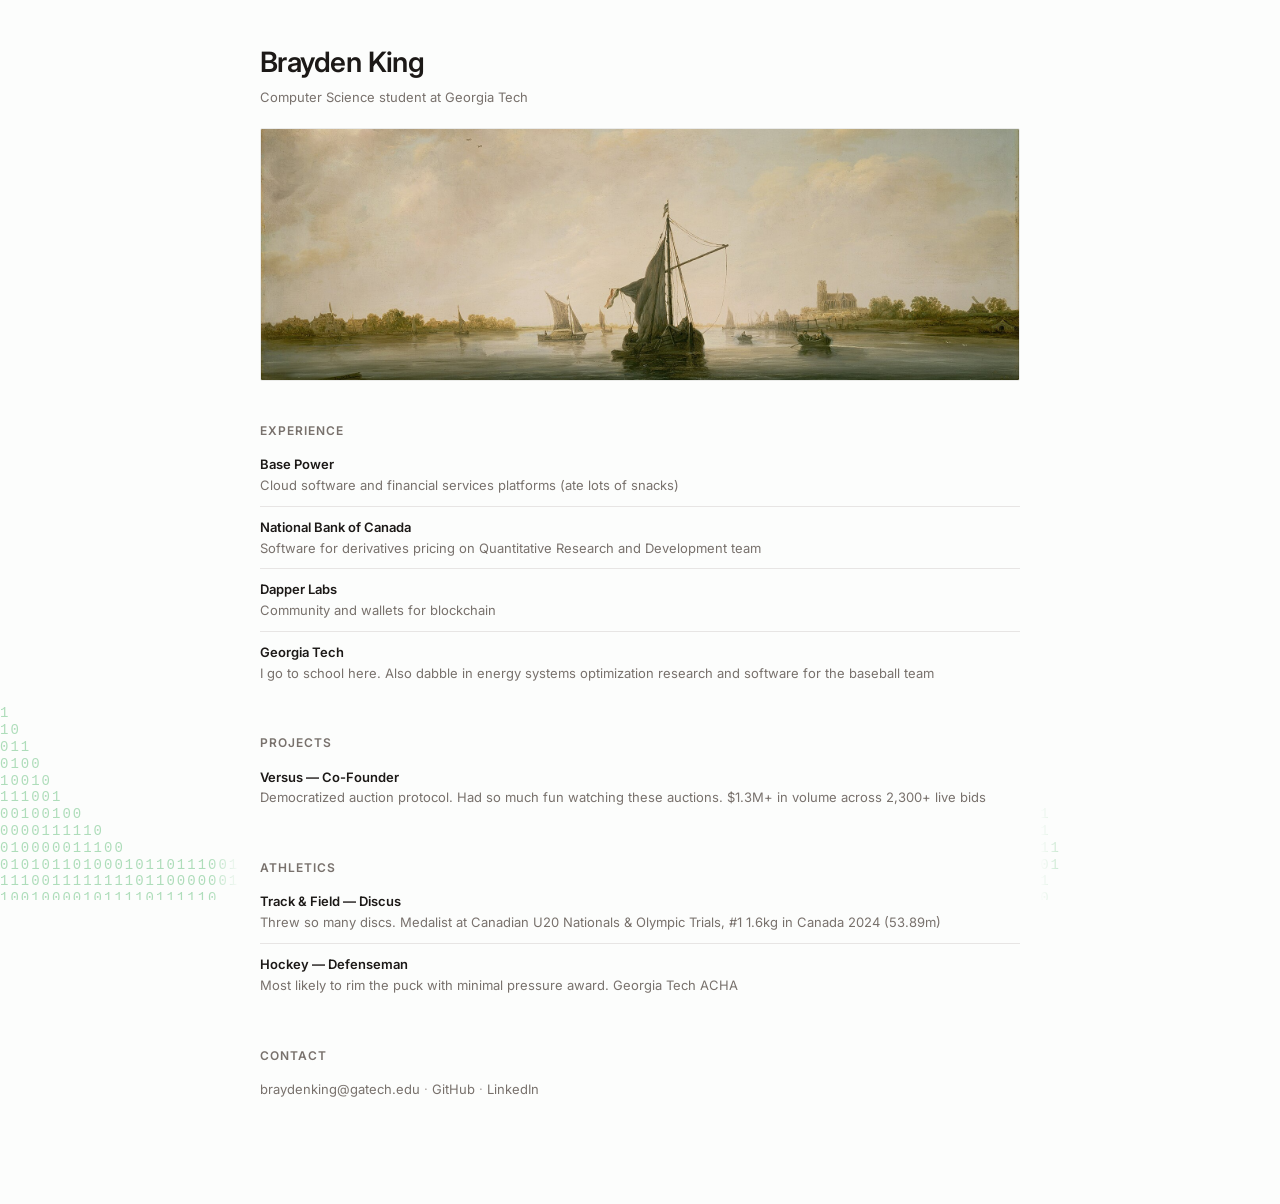
==== index.html @ 937ef429 "Minor wording change" ====
<!DOCTYPE html>
<html lang="en">
<head>
  <meta charset="UTF-8">
  <meta name="viewport" content="width=device-width, initial-scale=1.0">
  <title>Brayden King</title>
  <link rel="icon" type="image/png" href="images/crown.png">
  <link rel="preconnect" href="https://fonts.googleapis.com">
  <link rel="preconnect" href="https://fonts.gstatic.com" crossorigin>
  <link href="https://fonts.googleapis.com/css2?family=Inter:wght@300;400;500;600&display=swap" rel="stylesheet">
  <link rel="stylesheet" href="css/styles.css">
</head>
<body>

  <main class="home-main">

    <section class="home-intro">
      <h1 class="home-name">Brayden King</h1>
      <p class="home-desc">Computer Science student at Georgia Tech</p>
    </section>

    <img src="images/maas-at-dordrecht.jpg" alt="Aelbert Cuyp, A View of the Maas at Dordrecht, c. 1645–46" class="painting">

    <section class="home-section">
      <h2 class="home-section__title">Experience</h2>

      <a href="https://www.basepowercompany.com/" target="_blank" rel="noopener noreferrer" class="entry">
        <span class="entry__title">Base Power</span>
        <span class="entry__meta">Cloud software and financial services platforms (ate lots of snacks)</span>
      </a>

      <a href="https://marchesdescapitaux.bnc.ca/" target="_blank" rel="noopener noreferrer" class="entry">
        <span class="entry__title">National Bank of Canada</span>
        <span class="entry__meta">Software for derivatives pricing on Quantitative Research and Development team</span>
      </a>

      <a href="https://www.dapperlabs.com/" target="_blank" rel="noopener noreferrer" class="entry">
        <span class="entry__title">Dapper Labs</span>
        <span class="entry__meta">Community and wallets for blockchain</span>
      </a>

      <a href="https://ramblinwreck.com/sports/m-basebl/" target="_blank" rel="noopener noreferrer" class="entry">
        <span class="entry__title">Georgia Tech</span>
        <span class="entry__meta">I go to school here. Also dabble in energy systems optimization research and software for the baseball team</span>
      </a>

    </section>

    <section class="home-section">
      <h2 class="home-section__title">Projects</h2>

      <div class="entry">
        <span class="entry__title">Versus — Co-Founder</span>
        <span class="entry__meta">Democratized auction protocol. Had so much fun watching these auctions. $1.3M+ in volume across 2,300+ live bids</span>
      </div>

    </section>

    <section class="home-section">
      <h2 class="home-section__title">Athletics</h2>

      <div class="entry">
        <span class="entry__title">Track &amp; Field — Discus</span>
        <span class="entry__meta">Threw so many discs. Medalist at Canadian U20 Nationals &amp; Olympic Trials, #1 1.6kg in Canada 2024 (53.89m)</span>
      </div>

      <div class="entry">
        <span class="entry__title">Hockey — Defenseman</span>
        <span class="entry__meta">Most likely to rim the puck with minimal pressure award. Georgia Tech ACHA</span>
      </div>

    </section>

    <section class="home-section">
      <h2 class="home-section__title">Contact</h2>
      <p class="contact-line">
        <a href="mailto:braydenking@gatech.edu">braydenking@gatech.edu</a> ·
        <a href="https://github.com/BKing28" target="_blank" rel="noopener">GitHub</a> ·
        <a href="https://linkedin.com/in/braydenking06" target="_blank" rel="noopener">LinkedIn</a>
      </p>
    </section>

  </main>

  <script src="js/binary.js"></script>
</body>
</html>
---- css/styles.css ----
*, *::before, *::after {
  margin: 0;
  padding: 0;
  box-sizing: border-box;
}

:root {
  --color-bg: #fcfdfc;
  --color-text: #1c1917;
  --color-text-secondary: #78716c;
  --color-text-tertiary: #a8a29e;
  --color-rule: #e7e5e4;
  --color-accent: #15803d;
  --color-binary: #aeddba;
  --font-sans: 'Inter', -apple-system, BlinkMacSystemFont, 'Segoe UI', Helvetica, Arial, sans-serif;
  --text-xs: clamp(0.6875rem, 0.65rem + 0.15vw, 0.75rem);
  --text-sm: clamp(0.75rem, 0.72rem + 0.2vw, 0.8125rem);
  --text-base: clamp(0.875rem, 0.85rem + 0.2vw, 0.9375rem);
  --text-2xl: clamp(1.375rem, 1.1rem + 0.9vw, 1.75rem);
  --space-xs: 0.125rem;
  --space-sm: 0.375rem;
  --space-md: 0.625rem;
  --space-lg: 0.875rem;
  --space-xl: 1.25rem;
  --space-2xl: 1.75rem;
  --space-3xl: 2.5rem;
}

html {
  font-size: 16px;
  -webkit-font-smoothing: antialiased;
  -moz-osx-font-smoothing: grayscale;
}

body {
  font-family: var(--font-sans);
  font-size: var(--text-base);
  line-height: 1.6;
  color: var(--color-text);
  background-color: var(--color-bg);
  overflow-x: hidden;
  min-height: 100vh;
}

a {
  color: var(--color-text);
  text-decoration: none;
}

img {
  max-width: 100%;
  height: auto;
  display: block;
}

.home-main {
  max-width: 800px;
  margin: 0 auto;
  padding: var(--space-3xl) var(--space-xl) 4rem;
  position: relative;
  z-index: 1;
}

.home-intro {
  margin-bottom: var(--space-xl);
}

.home-name {
  font-size: var(--text-2xl);
  font-weight: 600;
  letter-spacing: -0.02em;
  margin-bottom: var(--space-xs);
}

.home-desc {
  font-size: var(--text-sm);
  color: var(--color-text-secondary);
}

.painting {
  width: 100%;
  aspect-ratio: 3 / 1;
  object-fit: cover;
  object-position: 50% 88%;
  border: 1px solid rgba(28, 25, 23, 0.08);
  border-radius: 2px;
  margin-bottom: var(--space-3xl);
}

.home-section {
  margin-bottom: var(--space-3xl);
}

.home-section__title {
  font-size: var(--text-xs);
  font-weight: 600;
  text-transform: uppercase;
  letter-spacing: 0.08em;
  color: var(--color-text-secondary);
  margin-bottom: var(--space-lg);
}

.entry {
  display: block;
  padding: var(--space-md) 0;
}

.entry:first-of-type {
  padding-top: 0;
}

.entry + .entry {
  border-top: 1px solid var(--color-rule);
}

.entry__title {
  font-size: var(--text-sm);
  font-weight: 600;
  display: block;
}

a.entry:hover .entry__title {
  text-decoration: underline;
  text-decoration-color: var(--color-accent);
  text-underline-offset: 3px;
}

.entry__meta {
  font-size: var(--text-sm);
  color: var(--color-text-secondary);
  display: block;
}

.contact-line {
  font-size: var(--text-sm);
  color: var(--color-text-tertiary);
}

.contact-line a {
  color: var(--color-text-secondary);
}

.contact-line a:hover {
  color: var(--color-text);
  text-decoration: underline;
  text-decoration-color: var(--color-accent);
  text-underline-offset: 3px;
}

.binary-bg {
  position: fixed;
  top: 0;
  left: 0;
  right: 0;
  bottom: 0;
  pointer-events: none;
  z-index: 0;
  overflow: hidden;
  -webkit-mask-image: linear-gradient(to right, rgba(0,0,0,1) 0%, rgba(0,0,0,1) calc(50% - 430px), rgba(0,0,0,0) calc(50% - 400px), rgba(0,0,0,0) calc(50% + 400px), rgba(0,0,0,1) calc(50% + 430px), rgba(0,0,0,1) 100%);
  mask-image: linear-gradient(to right, rgba(0,0,0,1) 0%, rgba(0,0,0,1) calc(50% - 430px), rgba(0,0,0,0) calc(50% - 400px), rgba(0,0,0,0) calc(50% + 400px), rgba(0,0,0,1) calc(50% + 430px), rgba(0,0,0,1) 100%);
}

.binary-bg pre {
  font-family: 'Courier New', Courier, monospace;
  font-size: 14px;
  line-height: 1.2;
  color: var(--color-binary);
  margin: 0;
  white-space: pre;
  letter-spacing: 2px;
}

@media (max-width: 640px) {
  :root {
    --space-xl: 1.25rem;
  }

  .home-main {
    padding-top: var(--space-2xl);
  }

  .painting {
    aspect-ratio: 5 / 2;
  }

  .binary-bg {
    display: none;
  }
}
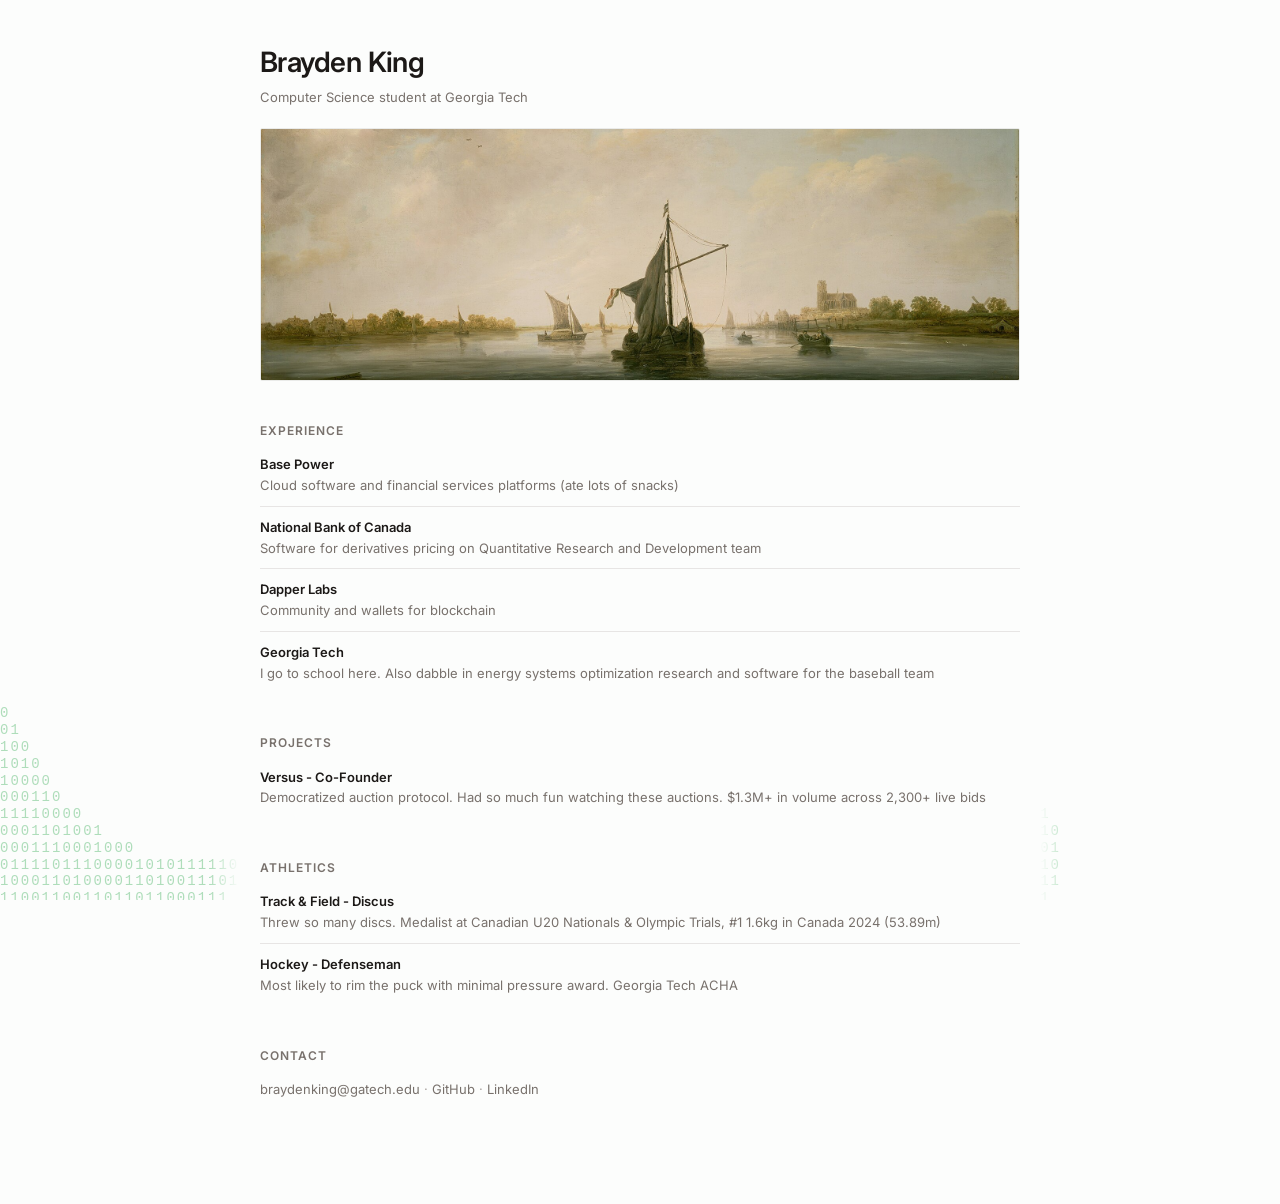
==== commit 3bdbe3bb: "Minor wording change" ====
--- a/index.html
+++ b/index.html
@@ -50,7 +50,7 @@
       <h2 class="home-section__title">Projects</h2>
 
       <div class="entry">
-        <span class="entry__title">Versus — Co-Founder</span>
+        <span class="entry__title">Versus - Co-Founder</span>
         <span class="entry__meta">Democratized auction protocol. Had so much fun watching these auctions. $1.3M+ in volume across 2,300+ live bids</span>
       </div>
 
@@ -60,12 +60,12 @@
       <h2 class="home-section__title">Athletics</h2>
 
       <div class="entry">
-        <span class="entry__title">Track &amp; Field — Discus</span>
+        <span class="entry__title">Track &amp; Field - Discus</span>
         <span class="entry__meta">Threw so many discs. Medalist at Canadian U20 Nationals &amp; Olympic Trials, #1 1.6kg in Canada 2024 (53.89m)</span>
       </div>
 
       <div class="entry">
-        <span class="entry__title">Hockey — Defenseman</span>
+        <span class="entry__title">Hockey - Defenseman</span>
         <span class="entry__meta">Most likely to rim the puck with minimal pressure award. Georgia Tech ACHA</span>
       </div>
 
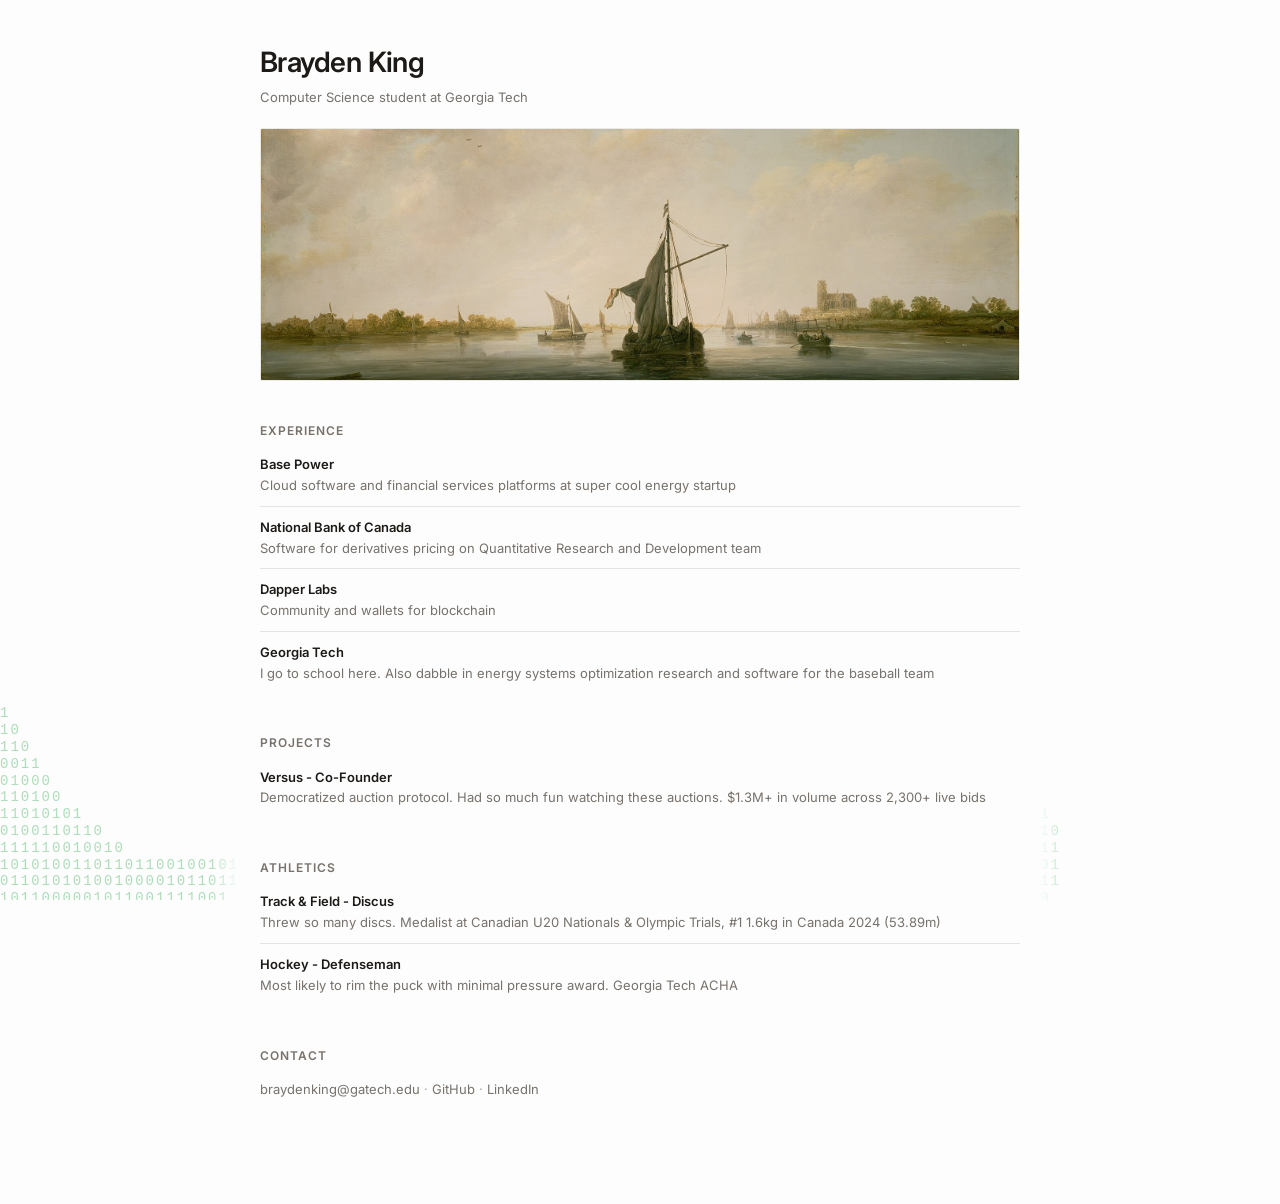
==== commit 916af06b: "Minor wording change" ====
--- a/index.html
+++ b/index.html
@@ -26,7 +26,7 @@
 
       <a href="https://www.basepowercompany.com/" target="_blank" rel="noopener noreferrer" class="entry">
         <span class="entry__title">Base Power</span>
-        <span class="entry__meta">Cloud software and financial services platforms (ate lots of snacks)</span>
+        <span class="entry__meta">Cloud software and financial services platforms at super cool energy startup</span>
       </a>
 
       <a href="https://marchesdescapitaux.bnc.ca/" target="_blank" rel="noopener noreferrer" class="entry">
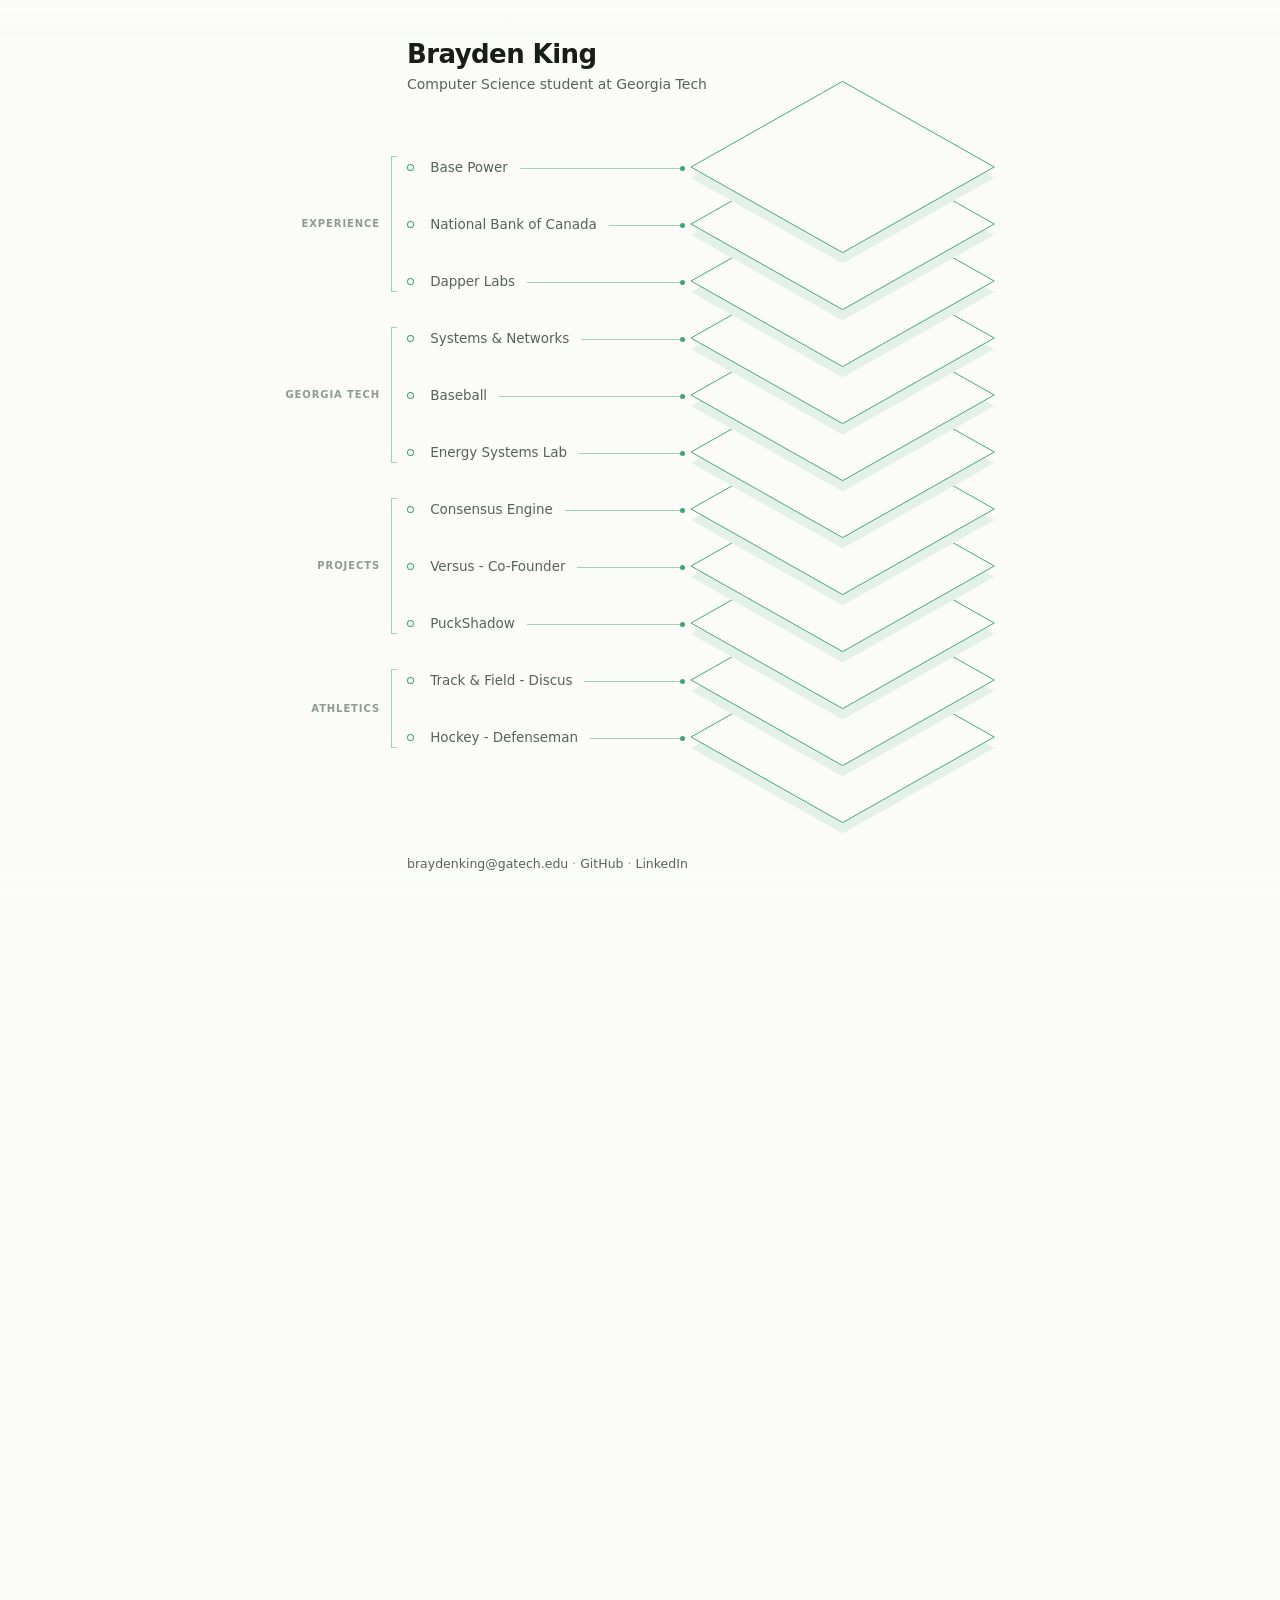
==== commit 341ec45b: "Page" ====
--- a/index.html
+++ b/index.html
@@ -4,84 +4,1262 @@
   <meta charset="UTF-8">
   <meta name="viewport" content="width=device-width, initial-scale=1.0">
   <title>Brayden King</title>
+  <meta name="description" content="Brayden King. Computer Science student at Georgia Tech.">
+  <meta name="theme-color" content="#fbfcf8">
+  <meta property="og:title" content="Brayden King">
+  <meta property="og:description" content="Computer Science student at Georgia Tech.">
+  <meta property="og:type" content="website">
+  <meta property="og:url" content="https://www.brayden-king.com/">
+  <meta property="og:image" content="https://www.brayden-king.com/images/og.png">
+  <meta property="og:image:width" content="1200">
+  <meta property="og:image:height" content="630">
+  <meta name="twitter:card" content="summary_large_image">
   <link rel="icon" type="image/png" href="images/crown.png">
-  <link rel="preconnect" href="https://fonts.googleapis.com">
-  <link rel="preconnect" href="https://fonts.gstatic.com" crossorigin>
-  <link href="https://fonts.googleapis.com/css2?family=Inter:wght@300;400;500;600&display=swap" rel="stylesheet">
-  <link rel="stylesheet" href="css/styles.css">
+  <style>
+    @font-face {
+      font-family: 'Inter';
+      font-style: normal;
+      font-weight: 400 600;
+      font-display: swap;
+      src: url('fonts/inter-latin.woff2') format('woff2');
+    }
+
+    @font-face {
+      font-family: 'JetBrains Mono';
+      font-style: normal;
+      font-weight: 300 500;
+      font-display: swap;
+      src: url('fonts/jetbrains-mono-latin.woff2') format('woff2');
+    }
+
+    *, *::before, *::after {
+      margin: 0;
+      padding: 0;
+      box-sizing: border-box;
+    }
+
+    :root {
+      --paper: #fbfcf8;
+      --ink: #171d19;
+      --ink-2: #57625b;
+      --ink-3: #8f9a93;
+      --ink-4: #c3cbc5;
+      --rule: #e3e8e2;
+
+      --line: #3fa672;
+      --line-soft: #9fd3b6;
+      --deep: #17804a;
+      --tint: #e9f5ed;
+      --tint-2: #cfe9d9;
+      --shadow: #e4f1e8;
+      --fault: #d2583a;
+      --fault-tint: #f8e1da;
+
+      --sans: 'Inter', system-ui, sans-serif;
+      --mono: 'JetBrains Mono', ui-monospace, monospace;
+
+      --pad: clamp(1.25rem, 3.4vw, 3.5rem);
+    }
+
+    html {
+      font-size: 16px;
+      background: var(--paper);
+      -webkit-font-smoothing: antialiased;
+      -moz-osx-font-smoothing: grayscale;
+      -webkit-text-size-adjust: 100%;
+    }
+
+    body {
+      font-family: var(--sans);
+      font-size: 0.9375rem;
+      line-height: 1.55;
+      color: var(--ink);
+      background: var(--paper);
+      min-height: 100vh;
+    }
+
+    a {
+      color: inherit;
+      text-decoration: none;
+    }
+
+    ol {
+      list-style: none;
+    }
+
+    button {
+      font: inherit;
+      color: inherit;
+      background: none;
+      border: 0;
+      cursor: pointer;
+    }
+
+    :focus-visible {
+      outline: 1.5px solid var(--deep);
+      outline-offset: 3px;
+      border-radius: 1px;
+    }
+
+    .stage {
+      max-width: 42rem;
+      margin: 0 auto;
+      padding: 2.75rem var(--pad) 4.5rem;
+    }
+
+    .view {
+      display: none;
+    }
+
+    .name {
+      font-size: clamp(1.5rem, 1.2rem + 1vw, 1.875rem);
+      font-weight: 600;
+      letter-spacing: -0.022em;
+      line-height: 1.15;
+    }
+
+    .tagline {
+      margin-top: 0.3rem;
+      font-size: 0.875rem;
+      color: var(--ink-2);
+      white-space: nowrap;
+    }
+
+    nav {
+      margin-top: 2.5rem;
+    }
+
+    .group + .group {
+      margin-top: 2.25rem;
+    }
+
+    .group h2,
+    .contact h2 {
+      font-size: 0.6875rem;
+      font-weight: 600;
+      text-transform: uppercase;
+      letter-spacing: 0.09em;
+      color: var(--ink-3);
+      margin-bottom: 0.7rem;
+    }
+
+    .group li {
+      padding: 0.7rem 0 0.75rem;
+      border-top: 1px solid var(--rule);
+    }
+
+    .item {
+      display: block;
+      font-size: 0.9375rem;
+      font-weight: 600;
+      letter-spacing: -0.006em;
+    }
+
+    .desc {
+      margin: 0.1rem 0 0;
+      font-size: 0.875rem;
+      color: var(--ink-2);
+      max-width: 34rem;
+    }
+
+    .out {
+      display: inline-block;
+      margin: 0.3rem 0 0;
+      font-family: var(--mono);
+      font-size: 0.6875rem;
+      color: var(--ink-3);
+    }
+
+    .out::after {
+      content: ' \2197';
+    }
+
+    .out:hover,
+    .contact-line a:hover {
+      color: var(--ink);
+      text-decoration: underline;
+      text-decoration-color: var(--line);
+      text-underline-offset: 3px;
+    }
+
+    .contact {
+      margin-top: 2.5rem;
+    }
+
+    .contact-line {
+      font-size: 0.875rem;
+      color: var(--ink-3);
+    }
+
+    .contact-line a {
+      color: var(--ink-2);
+    }
+
+    .js .view {
+      display: block;
+      overflow: hidden;
+      touch-action: pan-y;
+      -webkit-tap-highlight-color: transparent;
+    }
+
+    .ticks {
+      display: none;
+    }
+
+    .js .view::before,
+    .js .view::after {
+      content: '';
+      position: absolute;
+      left: 0;
+      right: 0;
+      z-index: 2;
+      height: min(3.5rem, 6%);
+      pointer-events: none;
+    }
+
+    .js .view::before {
+      top: 0;
+      background: linear-gradient(var(--paper), transparent);
+    }
+
+    .js .view::after {
+      bottom: 0;
+      background: linear-gradient(transparent, var(--paper));
+    }
+
+    .layers {
+      position: absolute;
+      inset: 0;
+      z-index: 1;
+      overflow: hidden;
+      pointer-events: none;
+      opacity: 0;
+      will-change: transform;
+    }
+
+    .go .layers {
+      opacity: 1;
+      transition: opacity 0.18s ease-out;
+    }
+
+    #sketch {
+      pointer-events: none;
+    }
+
+    .pl {
+      position: absolute;
+      left: 0;
+      top: 0;
+      visibility: hidden;
+      will-change: transform;
+      pointer-events: none;
+    }
+
+    .pl-hit,
+    .pl-bg {
+      position: absolute;
+      left: 0;
+      top: 0;
+      width: 100px;
+      height: 100px;
+      transform-origin: 0 0;
+      transform: var(--plane);
+    }
+
+    .pl-hit {
+      pointer-events: auto;
+      cursor: pointer;
+    }
+
+    .pl.cur .pl-hit {
+      cursor: default;
+    }
+
+    .pl-bg {
+      background: var(--paper);
+      will-change: transform;
+    }
+
+    .pl-in {
+      position: absolute;
+      inset: 0;
+      will-change: transform;
+      transition: transform 0.22s cubic-bezier(0.2, 0.7, 0.2, 1);
+    }
+
+    .pl.up .pl-in {
+      transform: translate3d(0, calc(-9px / var(--s0, 0.4)), 0);
+    }
+
+    .pl-c {
+      position: absolute;
+      left: 0;
+      top: 0;
+      width: 100%;
+      height: 100%;
+      display: block;
+      opacity: 0;
+      will-change: opacity;
+    }
+
+    .callouts,
+    .lead,
+    .brace,
+    .tag {
+      display: none;
+    }
+
+    @media (max-width: 959.98px), (max-height: 599.98px) {
+      .js .track {
+        position: relative;
+      }
+
+      .js .stage {
+        display: block;
+        position: sticky;
+        top: 0;
+        height: 100vh;
+        height: 100lvh;
+        max-width: none;
+        margin: 0;
+        padding: 0;
+        overflow: hidden;
+      }
+
+      .js .view {
+        position: absolute;
+        inset: 0;
+      }
+
+      .js .rail {
+        display: flex;
+        flex-direction: column;
+        position: absolute;
+        z-index: 3;
+        left: max(var(--pad), env(safe-area-inset-left, 0px));
+        right: max(var(--pad), env(safe-area-inset-right, 0px));
+        top: 0;
+        height: 100vh;
+        height: 100svh;
+        padding: max(1.35rem, env(safe-area-inset-top, 0px)) 0 max(1rem, env(safe-area-inset-bottom, 0px));
+        pointer-events: none;
+      }
+
+      .js .rail > * {
+        pointer-events: auto;
+      }
+
+      .js .name {
+        font-size: 1.625rem;
+      }
+
+      .js .tagline,
+      .js nav,
+      .js .contact {
+        opacity: var(--index, 1);
+        will-change: opacity;
+      }
+
+      .js .rail.open nav,
+      .js .rail.open .contact {
+        visibility: hidden;
+      }
+
+      .js .rail > nav {
+        pointer-events: none;
+      }
+
+      .js .rail > nav .item {
+        pointer-events: auto;
+      }
+
+      .js nav {
+        position: relative;
+        margin-top: 1rem;
+        min-height: 0;
+      }
+
+      .js .group + .group {
+        margin-top: 0;
+      }
+
+      .js .group h2 {
+        position: absolute;
+        width: 1px;
+        height: 1px;
+        margin: -1px;
+        overflow: hidden;
+        clip-path: inset(50%);
+        white-space: nowrap;
+      }
+
+      .js .group li {
+        position: relative;
+        padding: 0;
+        border: 0;
+        will-change: transform;
+      }
+
+      .js .item {
+        display: inline-block;
+        padding: 0.4rem 0.5rem 0.4rem 0;
+        font-size: clamp(0.75rem, 3.5vw, 0.84375rem);
+        font-weight: 500;
+        letter-spacing: -0.003em;
+        line-height: 1.2;
+        color: var(--ink-2);
+        white-space: nowrap;
+      }
+
+      .js .item:active {
+        color: var(--ink);
+      }
+
+      .js .group .ttl {
+        color: inherit;
+      }
+
+      .js .lead {
+        display: block;
+        position: absolute;
+        top: 50%;
+        height: 1px;
+        background: var(--line-soft);
+        opacity: var(--legend, 0);
+        pointer-events: none;
+      }
+
+      .js .lead::after {
+        content: '';
+        position: absolute;
+        right: -3px;
+        top: -2px;
+        width: 5px;
+        height: 5px;
+        border-radius: 50%;
+        background: var(--line);
+      }
+
+      .js .rail .desc,
+      .js .rail .out,
+      .js .contact h2 {
+        position: absolute;
+        width: 1px;
+        height: 1px;
+        margin: -1px;
+        overflow: hidden;
+        clip-path: inset(50%);
+        white-space: nowrap;
+      }
+
+      .js .contact {
+        flex-shrink: 0;
+        margin-top: auto;
+        padding: 0;
+      }
+
+      .js .contact-line {
+        font-size: 0.78125rem;
+        white-space: nowrap;
+      }
+
+      .js .callouts {
+        display: block;
+        position: absolute;
+        inset: 0;
+        z-index: 3;
+        pointer-events: none;
+        will-change: transform;
+      }
+
+      .co-rail {
+        position: absolute;
+        left: 0;
+        top: 0;
+        will-change: transform;
+      }
+
+      .callout {
+        position: absolute;
+        left: 0;
+        top: 0;
+        width: var(--label-w, 20rem);
+        opacity: 0;
+        visibility: hidden;
+        will-change: opacity;
+      }
+
+      .callout.on {
+        visibility: visible;
+      }
+
+      .callout.live {
+        pointer-events: auto;
+      }
+
+      .callout::before {
+        content: '';
+        position: absolute;
+        left: var(--lead-x, -8px);
+        top: calc(var(--lead-h, 120px) * -1);
+        width: calc(var(--lead-x, -8px) * -1 - 3px);
+        height: calc(var(--lead-h, 120px) + 0.82rem);
+        border-left: 1px solid var(--line);
+        border-bottom: 1px solid var(--line);
+      }
+
+      .callout::after {
+        content: '';
+        position: absolute;
+        left: calc(var(--lead-x, -8px) - 2.5px);
+        top: calc(var(--lead-h, 120px) * -1 - 3px);
+        width: 6px;
+        height: 6px;
+        border-radius: 50%;
+        background: var(--deep);
+      }
+
+      .co-ttl {
+        font-size: 1.375rem;
+        font-weight: 600;
+        letter-spacing: -0.022em;
+        line-height: 1.2;
+      }
+
+      .co-desc {
+        margin-top: 0.4rem;
+        font-size: 0.9375rem;
+        line-height: 1.5;
+        color: var(--ink-2);
+        text-wrap: pretty;
+      }
+
+      .co-out {
+        display: inline-block;
+        margin-top: 0.2rem;
+        padding: 0.5rem 0.75rem 0.5rem 0;
+        font-family: var(--mono);
+        font-size: 0.71875rem;
+        color: var(--ink-2);
+        text-decoration: underline;
+        text-decoration-color: var(--ink-4);
+        text-underline-offset: 3px;
+      }
+
+      .co-out::after {
+        content: ' \2197';
+      }
+
+      .ticks {
+        display: block;
+        position: absolute;
+        z-index: 3;
+        right: max(7px, env(safe-area-inset-right, 0px));
+        top: 50vh;
+        top: 50svh;
+        transform: translateY(-50%);
+        opacity: 0;
+        pointer-events: none;
+        will-change: opacity;
+      }
+
+      .ticks i {
+        display: block;
+        width: 6px;
+        height: 1px;
+        margin: 9px 0 0 auto;
+        background: var(--line-soft);
+        transition: width 0.2s ease, background-color 0.2s ease;
+      }
+
+      .ticks i.g {
+        margin-top: 19px;
+      }
+
+      .ticks i.on {
+        width: 14px;
+        background: var(--deep);
+      }
+    }
+
+    @media (min-width: 960px) and (min-height: 600px) {
+      .js .stage {
+        display: block;
+        position: sticky;
+        top: 0;
+        height: 100vh;
+        max-width: none;
+        margin: 0;
+        padding: 0;
+        overflow: hidden;
+      }
+
+      .js .view {
+        position: absolute;
+        inset: 0;
+        height: auto;
+        min-height: 0;
+        margin: 0;
+        border: 0;
+        background: none;
+        z-index: 0;
+      }
+
+      .js .rail {
+        display: flex;
+        flex-direction: column;
+        position: absolute;
+        z-index: 3;
+        left: var(--pad);
+        top: 0;
+        bottom: 0;
+        width: 17.5rem;
+        padding: clamp(1.6rem, 4.4vh, 2.75rem) 0 clamp(1.1rem, 3vh, 1.9rem);
+        pointer-events: none;
+        will-change: transform;
+      }
+
+      .js .rail > * {
+        pointer-events: auto;
+      }
+
+      .js .intro {
+        padding-bottom: 0;
+      }
+
+      .js .name {
+        font-size: 1.625rem;
+      }
+
+      .js nav {
+        margin-top: clamp(1.4rem, 4.6vh, 3rem);
+        position: relative;
+      }
+
+      .js nav::before {
+        content: '';
+        position: absolute;
+        left: 3px;
+        top: 0.45rem;
+        bottom: 0.55rem;
+        width: 1px;
+        background: var(--line-soft);
+        opacity: var(--spine, 1);
+      }
+
+      .js .group + .group {
+        margin-top: clamp(0.7rem, 2.3vh, 1.35rem);
+      }
+
+      .js .group h2 {
+        margin: 0 0 clamp(0.2rem, 0.7vh, 0.4rem) 1.45rem;
+        font-size: 0.625rem;
+        opacity: var(--spine, 1);
+        will-change: transform, opacity;
+      }
+
+      .js nav.plain .group h2 {
+        opacity: 1;
+      }
+
+      .js .group li {
+        position: relative;
+        padding: 0;
+        border: 0;
+        will-change: transform;
+      }
+
+      .js .group li::before {
+        content: '';
+        position: absolute;
+        left: 0;
+        top: 50%;
+        width: 7px;
+        height: 7px;
+        margin-top: -3.5px;
+        border-radius: 50%;
+        background: var(--paper);
+        box-shadow: inset 0 0 0 1px var(--line);
+        transition: background-color 0.2s ease, box-shadow 0.2s ease;
+      }
+
+      .js .group li.active::before,
+      .js .group li.hot::before {
+        background: var(--deep);
+        box-shadow: inset 0 0 0 1px var(--deep), 0 0 0 2px var(--paper), 0 0 0 3px var(--deep);
+      }
+
+      .js .item {
+        padding: clamp(0.14rem, 0.55vh, 0.3rem) 0 clamp(0.14rem, 0.55vh, 0.3rem) 1.45rem;
+        font-size: 0.84375rem;
+        font-weight: 500;
+        letter-spacing: -0.003em;
+        line-height: 1.3;
+        color: var(--ink-2);
+        transition: color 0.2s ease;
+      }
+
+      .js .item:hover,
+      .js li.active .item,
+      .js li.hot .item {
+        color: var(--ink);
+      }
+
+      .js .group .ttl {
+        color: inherit;
+      }
+
+      .js .brace,
+      .js .tag {
+        display: block;
+        position: absolute;
+        opacity: var(--legend, 0);
+        pointer-events: none;
+      }
+
+      .js .brace {
+        left: -16px;
+        width: 6px;
+        border: 1px solid var(--line-soft);
+        border-right: 0;
+      }
+
+      .js .tag {
+        right: 100%;
+        margin-right: 27px;
+        transform: translateY(-50%);
+        font-size: 0.625rem;
+        font-style: normal;
+        font-weight: 600;
+        line-height: 1;
+        text-transform: uppercase;
+        letter-spacing: 0.09em;
+        white-space: nowrap;
+        color: var(--ink-3);
+      }
+
+      .js nav.plain .brace,
+      .js nav.plain .tag {
+        display: none;
+      }
+
+      .js .lead {
+        display: block;
+        position: absolute;
+        top: 50%;
+        height: 1px;
+        background: var(--line-soft);
+        opacity: var(--legend, 0);
+        pointer-events: none;
+      }
+
+      .js .lead::after {
+        content: '';
+        position: absolute;
+        right: -3px;
+        top: -2px;
+        width: 5px;
+        height: 5px;
+        border-radius: 50%;
+        background: var(--line);
+      }
+
+      .js li.hot .lead {
+        background: var(--deep);
+      }
+
+      .js li.hot .lead::after {
+        background: var(--deep);
+      }
+
+      .js .rail .desc,
+      .js .rail .out {
+        position: absolute;
+        width: 1px;
+        height: 1px;
+        margin: -1px;
+        overflow: hidden;
+        clip-path: inset(50%);
+        white-space: nowrap;
+      }
+
+      .js .contact {
+        margin-top: auto;
+        min-height: 0;
+        padding: 0;
+      }
+
+      .js .contact h2 {
+        position: absolute;
+        width: 1px;
+        height: 1px;
+        overflow: hidden;
+        clip-path: inset(50%);
+      }
+
+      .js .contact-line {
+        font-size: 0.78125rem;
+        white-space: nowrap;
+      }
+
+      .js .callouts {
+        display: block;
+        position: absolute;
+        inset: 0;
+        z-index: 3;
+        pointer-events: none;
+        will-change: transform;
+      }
+
+      .co-rail {
+        position: absolute;
+        left: 0;
+        top: 0;
+        will-change: transform;
+      }
+
+      .callout {
+        position: absolute;
+        left: 0;
+        top: 0;
+        width: 17rem;
+        opacity: 0;
+        visibility: hidden;
+        will-change: opacity;
+      }
+
+      .callout.on {
+        visibility: visible;
+      }
+
+      .callout.live {
+        pointer-events: auto;
+      }
+
+      .callout::before {
+        content: '';
+        position: absolute;
+        left: -40px;
+        top: 12px;
+        width: 28px;
+        height: 1px;
+        background: var(--line);
+      }
+
+      .callout::after {
+        content: '';
+        position: absolute;
+        left: -48px;
+        top: 9.5px;
+        width: 6px;
+        height: 6px;
+        border-radius: 50%;
+        background: var(--deep);
+      }
+
+      .co-ttl {
+        font-size: 1.3125rem;
+        font-weight: 600;
+        letter-spacing: -0.022em;
+        line-height: 1.2;
+      }
+
+      .co-desc {
+        margin-top: 0.5rem;
+        font-size: 0.875rem;
+        line-height: 1.5;
+        color: var(--ink-2);
+      }
+
+      .co-out {
+        display: inline-block;
+        margin-top: 0.7rem;
+        font-family: var(--mono);
+        font-size: 0.6875rem;
+        color: var(--ink-2);
+        text-decoration: underline;
+        text-decoration-color: var(--ink-4);
+        text-underline-offset: 3px;
+      }
+
+      .co-out::after {
+        content: ' \2197';
+      }
+
+      .co-out:hover {
+        color: var(--ink);
+        text-decoration-color: var(--line);
+      }
+    }
+
+    @media (min-width: 960px) and (max-width: 1199px) and (min-height: 600px) {
+      .js .rail {
+        width: 14.5rem;
+      }
+
+      .callout {
+        width: 14.5rem;
+      }
+
+      .co-ttl {
+        font-size: 1.1875rem;
+      }
+    }
+
+    @media (prefers-reduced-motion: reduce) {
+      *, *::before, *::after {
+        animation-duration: 0.01ms !important;
+        transition-duration: 0.01ms !important;
+      }
+    }
+  </style>
+  <script>if ('noModule' in HTMLScriptElement.prototype) document.documentElement.classList.add('js');</script>
+  <link rel="modulepreload" href="js/main.js">
+  <link rel="modulepreload" href="js/gfx/bits.js">
+  <link rel="modulepreload" href="js/gfx/pen.js">
+  <link rel="modulepreload" href="js/plates/base-power.js">
+  <link rel="modulepreload" href="js/plates/baseball.js">
+  <link rel="modulepreload" href="js/plates/consensus.js">
+  <link rel="modulepreload" href="js/plates/dapper-labs.js">
+  <link rel="modulepreload" href="js/plates/discus.js">
+  <link rel="modulepreload" href="js/plates/energy.js">
+  <link rel="modulepreload" href="js/plates/hockey.js">
+  <link rel="modulepreload" href="js/plates/index.js">
+  <link rel="modulepreload" href="js/plates/national-bank.js">
+  <link rel="modulepreload" href="js/plates/puckshadow.js">
+  <link rel="modulepreload" href="js/plates/systems.js">
+  <link rel="modulepreload" href="js/plates/util.js">
+  <link rel="modulepreload" href="js/plates/versus.js">
+  <link rel="modulepreload" href="js/theme.js">
+  <script type="module" src="js/main.js"></script>
+  <link rel="preload" href="fonts/inter-latin.woff2" as="font" type="font/woff2" crossorigin>
+  <link rel="preload" href="fonts/jetbrains-mono-latin.woff2" as="font" type="font/woff2" crossorigin>
 </head>
-<body>
-
-  <main class="home-main">
-
-    <section class="home-intro">
-      <h1 class="home-name">Brayden King</h1>
-      <p class="home-desc">Computer Science student at Georgia Tech</p>
-    </section>
-
-    <img src="images/maas-at-dordrecht.jpg" alt="Aelbert Cuyp, A View of the Maas at Dordrecht, c. 1645–46" class="painting">
-
-    <section class="home-section">
-      <h2 class="home-section__title">Experience</h2>
-
-      <a href="https://www.basepowercompany.com/" target="_blank" rel="noopener noreferrer" class="entry">
-        <span class="entry__title">Base Power</span>
-        <span class="entry__meta">Cloud software and financial services platforms at super cool energy startup</span>
-      </a>
-
-      <a href="https://marchesdescapitaux.bnc.ca/" target="_blank" rel="noopener noreferrer" class="entry">
-        <span class="entry__title">National Bank of Canada</span>
-        <span class="entry__meta">Software for derivatives pricing on Quantitative Research and Development team</span>
-      </a>
-
-      <a href="https://www.dapperlabs.com/" target="_blank" rel="noopener noreferrer" class="entry">
-        <span class="entry__title">Dapper Labs</span>
-        <span class="entry__meta">Community and wallets for blockchain</span>
-      </a>
-
-      <a href="https://ramblinwreck.com/sports/m-basebl/" target="_blank" rel="noopener noreferrer" class="entry">
-        <span class="entry__title">Georgia Tech</span>
-        <span class="entry__meta">I go to school here. Also dabble in energy systems optimization research and software for the baseball team</span>
-      </a>
-
-    </section>
-
-    <section class="home-section">
-      <h2 class="home-section__title">Projects</h2>
-
-      <div class="entry">
-        <span class="entry__title">Versus - Co-Founder</span>
-        <span class="entry__meta">Democratized auction protocol. Had so much fun watching these auctions. $1.3M+ in volume across 2,300+ live bids</span>
+<body id="top">
+
+  <main class="track" id="track">
+    <div class="stage" id="stage">
+
+      <div class="view" id="view">
+        <div class="layers" id="layers" aria-hidden="true"></div>
+        <div class="callouts" id="callouts"></div>
       </div>
 
-    </section>
-
-    <section class="home-section">
-      <h2 class="home-section__title">Athletics</h2>
-
-      <div class="entry">
-        <span class="entry__title">Track &amp; Field - Discus</span>
-        <span class="entry__meta">Threw so many discs. Medalist at Canadian U20 Nationals &amp; Olympic Trials, #1 1.6kg in Canada 2024 (53.89m)</span>
+      <div class="rail" id="rail">
+        <header class="intro">
+          <h1 class="name"><a href="#top">Brayden King</a></h1>
+          <p class="tagline">Computer Science student at Georgia Tech</p>
+        </header>
+
+        <nav aria-label="Work">
+          <section class="group">
+            <h2>Experience</h2>
+            <ol>
+              <li data-plate="base-power" id="base-power">
+                <a class="item" href="#base-power"><span class="ttl">Base Power</span></a>
+                <p class="desc">Cloud software and financial services platforms at super cool energy startup</p>
+                <a class="out" href="https://www.basepowercompany.com/" target="_blank" rel="noopener noreferrer">basepowercompany.com</a>
+              </li>
+              <li data-plate="national-bank" id="national-bank">
+                <a class="item" href="#national-bank"><span class="ttl">National Bank of Canada</span></a>
+                <p class="desc">Software for derivatives pricing on Quantitative Research and Development team</p>
+                <a class="out" href="https://marchesdescapitaux.bnc.ca/" target="_blank" rel="noopener noreferrer">bnc.ca</a>
+              </li>
+              <li data-plate="dapper-labs" id="dapper-labs">
+                <a class="item" href="#dapper-labs"><span class="ttl">Dapper Labs</span></a>
+                <p class="desc">Community and wallets for blockchain</p>
+                <a class="out" href="https://www.dapperlabs.com/" target="_blank" rel="noopener noreferrer">dapperlabs.com</a>
+              </li>
+            </ol>
+          </section>
+
+          <section class="group">
+            <h2>Georgia Tech</h2>
+            <ol>
+              <li data-plate="systems" id="systems">
+                <a class="item" href="#systems"><span class="ttl">Systems &amp; Networks</span></a>
+                <p class="desc">Teaching assistant. Helping 400+ students see what the machine is actually doing</p>
+              </li>
+              <li data-plate="baseball" id="baseball">
+                <a class="item" href="#baseball"><span class="ttl">Baseball</span></a>
+                <p class="desc">Pitch physics and fielder alignment software for the baseball team</p>
+                <a class="out" href="https://ramblinwreck.com/sports/m-basebl/" target="_blank" rel="noopener noreferrer">ramblinwreck.com</a>
+              </li>
+              <li data-plate="energy" id="energy">
+                <a class="item" href="#energy"><span class="ttl">Energy Systems Lab</span></a>
+                <p class="desc">Research on getting more out of solar and storage</p>
+              </li>
+            </ol>
+          </section>
+
+          <section class="group">
+            <h2>Projects</h2>
+            <ol>
+              <li data-plate="consensus" id="consensus">
+                <a class="item" href="#consensus"><span class="ttl">Consensus Engine</span></a>
+                <p class="desc">Raft in Go, from scratch. Then 10,000+ runs of crashes, partitions, and reordered messages trying to break it</p>
+              </li>
+              <li data-plate="versus" id="versus">
+                <a class="item" href="#versus"><span class="ttl">Versus - Co-Founder</span></a>
+                <p class="desc">Democratized auction protocol. Had so much fun watching these auctions. $1.3M+ in volume across 2,300+ live bids</p>
+              </li>
+              <li data-plate="puckshadow" id="puckshadow">
+                <a class="item" href="#puckshadow"><span class="ttl">PuckShadow</span></a>
+                <p class="desc">Daily NHL silhouette guessing game. Name the player from their shadow</p>
+                <a class="out" href="https://puckshadow.com/" target="_blank" rel="noopener noreferrer">puckshadow.com</a>
+              </li>
+            </ol>
+          </section>
+
+          <section class="group">
+            <h2>Athletics</h2>
+            <ol>
+              <li data-plate="discus" id="discus">
+                <a class="item" href="#discus"><span class="ttl">Track &amp; Field - Discus</span></a>
+                <p class="desc">Threw so many discs. Medalist at Canadian U20 Nationals &amp; Olympic Trials, #1 1.6kg in Canada 2024 (53.89m)</p>
+              </li>
+              <li data-plate="hockey" id="hockey">
+                <a class="item" href="#hockey"><span class="ttl">Hockey - Defenseman</span></a>
+                <p class="desc">Most likely to rim the puck with minimal pressure award. Georgia Tech ACHA</p>
+              </li>
+            </ol>
+          </section>
+        </nav>
+
+        <footer class="contact">
+          <h2>Contact</h2>
+          <p class="contact-line">
+            <a href="mailto:braydenking@gatech.edu">braydenking@gatech.edu</a> ·
+            <a href="https://github.com/BKing28" target="_blank" rel="noopener">GitHub</a> ·
+            <a href="https://linkedin.com/in/braydenking06" target="_blank" rel="noopener">LinkedIn</a>
+          </p>
+        </footer>
       </div>
 
-      <div class="entry">
-        <span class="entry__title">Hockey - Defenseman</span>
-        <span class="entry__meta">Most likely to rim the puck with minimal pressure award. Georgia Tech ACHA</span>
-      </div>
-
-    </section>
-
-    <section class="home-section">
-      <h2 class="home-section__title">Contact</h2>
-      <p class="contact-line">
-        <a href="mailto:braydenking@gatech.edu">braydenking@gatech.edu</a> ·
-        <a href="https://github.com/BKing28" target="_blank" rel="noopener">GitHub</a> ·
-        <a href="https://linkedin.com/in/braydenking06" target="_blank" rel="noopener">LinkedIn</a>
-      </p>
-    </section>
-
+    </div>
   </main>
 
-  <script src="js/binary.js"></script>
+  <script>
+    (() => {
+      const root = document.documentElement;
+      if (!root.classList.contains('js')) return;
+      const $ = (s, n = document) => n.querySelector(s);
+      const clamp = (v, a, b) => (v < a ? a : v > b ? b : v);
+      const view = $('#view');
+      const track = $('#track');
+      const rail = $('#rail');
+      const nav = $('nav', rail);
+      const intro = $('.intro', rail);
+      const contact = $('.contact', rail);
+      const items = [...nav.querySelectorAll('[data-plate]')];
+      const heads = [...nav.querySelectorAll('.group h2')];
+      const N = items.length;
+      const desk = matchMedia('(min-width: 960px) and (min-height: 600px)');
+      const slim = matchMedia('(max-width: 1199px)');
+
+      const AX = Math.SQRT1_2;
+      const BY = Math.SQRT1_2 * Math.sin(0.6);
+      const CY = Math.cos(0.6);
+      const RISE = 4.45;
+      const DROP = 10 * BY + 0.62 * CY;
+      const HEAD = 4.4;
+      const LAP = 0.33;
+
+      for (const li of items) {
+        const lead = document.createElement('i');
+        lead.className = 'lead';
+        li.append(lead);
+      }
+      const braces = heads.map((h) => {
+        const brace = document.createElement('i');
+        brace.className = 'brace';
+        const tag = document.createElement('i');
+        tag.className = 'tag';
+        tag.textContent = h.textContent;
+        tag.setAttribute('aria-hidden', 'true');
+        h.parentElement.append(brace, tag);
+        return [brace, tag];
+      });
+
+      // Computes every size and position the figure needs from the window: plate scale, tower, legend, labels, scroll range.
+      function measure() {
+        const G = { N, desk: desk.matches, dpr: window.devicePixelRatio || 1 };
+        const res = (G.res = Math.min(G.dpr, 2));
+        const px = (v) => Math.round(v * G.dpr) / G.dpr;
+        const up = (v) => Math.ceil(v * res) / res;
+        const r = view.getBoundingClientRect();
+        G.vw = r.width;
+        G.full = r.height;
+        G.vh = G.desk ? r.height : Math.min(r.height, root.clientHeight);
+        const pad = rail.offsetLeft;
+        let railW = 0;
+        let gap;
+        let cx;
+        if (G.desk) {
+          railW = rail.offsetWidth;
+          G.labelW = slim.matches ? 232 : 272;
+          const avail = G.vw - pad - railW - (G.labelW + 46 + pad);
+          G.u = clamp(Math.min(avail * 1.02, G.vh * 0.9), 340, 980) / (20 * AX);
+          cx = pad + railW + avail / 2 + 8;
+          G.cy = px(G.vh * 0.455);
+          gap = 58;
+        } else {
+          G.u = Math.min(G.vw * 0.94, G.vh * 0.8, 620) / (20 * AX);
+          cx = G.vw / 2;
+          const name = intro.firstElementChild;
+          G.cy = px(Math.max(G.vh * 0.31, intro.offsetTop + name.offsetHeight + 8 + RISE * G.u * 0.92));
+          G.labelH = window.__stack?.labelH || 150;
+          gap = 44 + G.labelH;
+        }
+        const u = G.u;
+        const hw = (G.hw = 10 * AX * u);
+        const hh = (G.hh = 10 * BY * u);
+        G.w = up(2 * hw + 28);
+        G.top = up(RISE * u + 16);
+        G.bot = up(DROP * u + 8);
+        G.h = G.top + G.bot;
+        G.x = px(cx - G.w / 2);
+        G.cx = G.x + G.w / 2;
+        G.pitch = px(2 * hh + gap);
+
+        const step = LAP * 2 * hh;
+        const floor = G.desk ? intro.offsetTop + intro.offsetHeight + 46 : intro.offsetTop + intro.offsetHeight + 10;
+        const room = G.desk ? 0 : Math.max(120, G.vh - floor - contact.offsetHeight - 44);
+        const names = G.desk ? 0 : Math.max(...items.map((li) => $('.ttl', li).offsetLeft + $('.ttl', li).offsetWidth)) + 30;
+        let s0 = Math.min(0.62, (G.desk ? G.vh * 0.84 : room) / ((N - 1) * step + (HEAD + DROP) * u));
+        if (G.desk) s0 = Math.min(s0, (G.vh - 58 - floor) / ((N - 1) * step + DROP * u));
+        else s0 = Math.min(s0, Math.max(0.12, (G.vw - 2 * pad - names) / (2 * hw)));
+        G.s0 = s0;
+        G.p0 = px(step * s0);
+        const tall = (N - 1) * G.p0 + (HEAD + DROP) * u * s0;
+        if (G.desk) G.y0 = px(Math.max(floor, (G.vh - tall) / 2 + HEAD * u * s0 + G.vh * 0.004));
+        else G.y0 = px(floor + (room - tall) / 2 + HEAD * u * s0);
+
+        G.dx = 0;
+        G.cx0 = G.cx;
+        if (G.desk) {
+          const names = 122;
+          const leg = Math.max(railW + 4, 266);
+          const span = leg + 2 * hw * s0;
+          const most = Math.max(pad, G.vw - pad - span);
+          let left = clamp((G.vw - span - names) / 2 + names, pad, most);
+          G.bracketed = left >= names + 8;
+          if (!G.bracketed) left = clamp((G.vw - span) / 2, pad, most);
+          G.dx = px(left - pad);
+          G.cx0 = pad + G.dx + leg + hw * s0;
+          G.labelX = Math.min(G.cx + hw + 46, G.vw - pad - G.labelW);
+          G.open = px(window.innerHeight * 0.8);
+        } else {
+          const span = names + 2 * hw * s0;
+          const left = pad + Math.max(0, (G.vw - 2 * pad - span) / 2);
+          G.dx = px(left - pad);
+          G.cx0 = pad + G.dx + names + hw * s0;
+          G.groups = heads.map(() => ({ y: 0, top: 0, height: 0 }));
+          const corner = cx - hw;
+          G.labelX = px(Math.max(pad, corner + 9));
+          G.leadX = px(corner - G.labelX);
+          G.labelY = px(hh + 0.62 * CY * u + 22);
+          G.labelW = Math.floor(Math.min(G.vw - G.labelX - pad - 14, Math.max(2 * hw - 24, 300), 480));
+          G.open = px(G.vh * 0.62);
+        }
+        const tip = G.cx0 - hw * s0;
+        G.legend = items.map((li, k) => {
+          const ttl = $('.ttl', li);
+          const from = ttl.offsetLeft + ttl.offsetWidth + 12;
+          return {
+            dy: px(G.y0 + k * G.p0 - (nav.offsetTop + li.offsetTop + li.offsetHeight / 2)),
+            from,
+            len: Math.max(0, tip - 9 - (pad + G.dx + nav.offsetLeft + li.offsetLeft + from)),
+          };
+        });
+        if (G.desk) {
+          G.groups = heads.map((h) => {
+            const first = items.indexOf(h.nextElementSibling.firstElementChild);
+            const last = first + h.nextElementSibling.children.length - 1;
+            const top = G.y0 + first * G.p0 - nav.offsetTop;
+            return { y: G.legend[first].dy + 7, top: top - 11, height: (last - first) * G.p0 + 22 };
+          });
+        }
+        G.span = G.open + (N - 1) * G.pitch;
+        G.x0 = G.cx0 - G.w / 2;
+        return G;
+      }
+
+      // Writes the measured layout into the page: scroll height, legend hairlines and group brackets.
+      function settle(G) {
+        track.style.height = G.span + (G.desk ? root.clientHeight : 2 * G.full - G.vh) + 'px';
+        G.legend.forEach((row, k) => {
+          const lead = items[k].lastElementChild;
+          lead.style.left = row.from + 'px';
+          lead.style.width = row.len + 'px';
+        });
+        if (!G.desk) return;
+        nav.classList.toggle('plain', !G.bracketed);
+        G.groups.forEach((group, i) => {
+          const [brace, tag] = braces[i];
+          brace.style.top = group.top + 'px';
+          brace.style.height = group.height + 'px';
+          tag.style.top = group.top + group.height / 2 + 'px';
+        });
+      }
+
+      // Puts the legend in its landing position beside the tower.
+      function land(G) {
+        rail.style.transform = `translate3d(${G.dx}px,0,0)`;
+        G.legend.forEach((row, k) => (items[k].style.transform = `translate3d(0,${row.dy}px,0)`));
+        G.groups.forEach((group, i) => (heads[i].style.transform = `translate3d(0,${group.y}px,0)`));
+        nav.style.setProperty('--legend', 1);
+        nav.style.setProperty('--spine', 0);
+      }
+
+      // Draws a plain outline of the tower so it is on screen before the module loads.
+      function sketch(G) {
+        const cs = getComputedStyle(root);
+        const hw = G.hw * G.s0;
+        const hh = G.hh * G.s0;
+        const sh = 0.62 * CY * G.u * G.s0;
+        const x = Math.floor(G.cx0 - hw) - 2;
+        const y = Math.floor(G.y0 - hh) - 2;
+        const w = Math.ceil(2 * hw) + 6;
+        const h = Math.ceil((N - 1) * G.p0 + 2 * hh + sh) + 6;
+        const c = document.createElement('canvas');
+        c.id = 'sketch';
+        c.width = Math.round(w * G.dpr);
+        c.height = Math.round(h * G.dpr);
+        c.style.cssText = `position:absolute;left:${x}px;top:${y}px;width:${w}px;height:${h}px`;
+        const ctx = c.getContext('2d', { willReadFrequently: true });
+        ctx.scale(G.dpr, G.dpr);
+        ctx.translate(-x, -y);
+        ctx.lineWidth = 0.95;
+        ctx.lineJoin = 'round';
+        ctx.strokeStyle = cs.getPropertyValue('--line');
+        const plane = (cy, fill) => {
+          ctx.beginPath();
+          ctx.moveTo(G.cx0, cy - hh);
+          ctx.lineTo(G.cx0 + hw, cy);
+          ctx.lineTo(G.cx0, cy + hh);
+          ctx.lineTo(G.cx0 - hw, cy);
+          ctx.closePath();
+          ctx.fillStyle = cs.getPropertyValue(fill);
+          ctx.fill();
+        };
+        for (let k = N - 1; k >= 0; k--) {
+          plane(G.y0 + k * G.p0 + sh, '--shadow');
+          plane(G.y0 + k * G.p0, '--paper');
+          ctx.stroke();
+        }
+        view.prepend(c);
+      }
+
+      const G = measure();
+      settle(G);
+      if (window.scrollY < 1 && !items.some((li) => '#' + li.dataset.plate === location.hash)) {
+        land(G);
+        sketch(G);
+      }
+      window.__stack = { measure, settle, items, heads };
+    })();
+  </script>
+
 </body>
 </html>
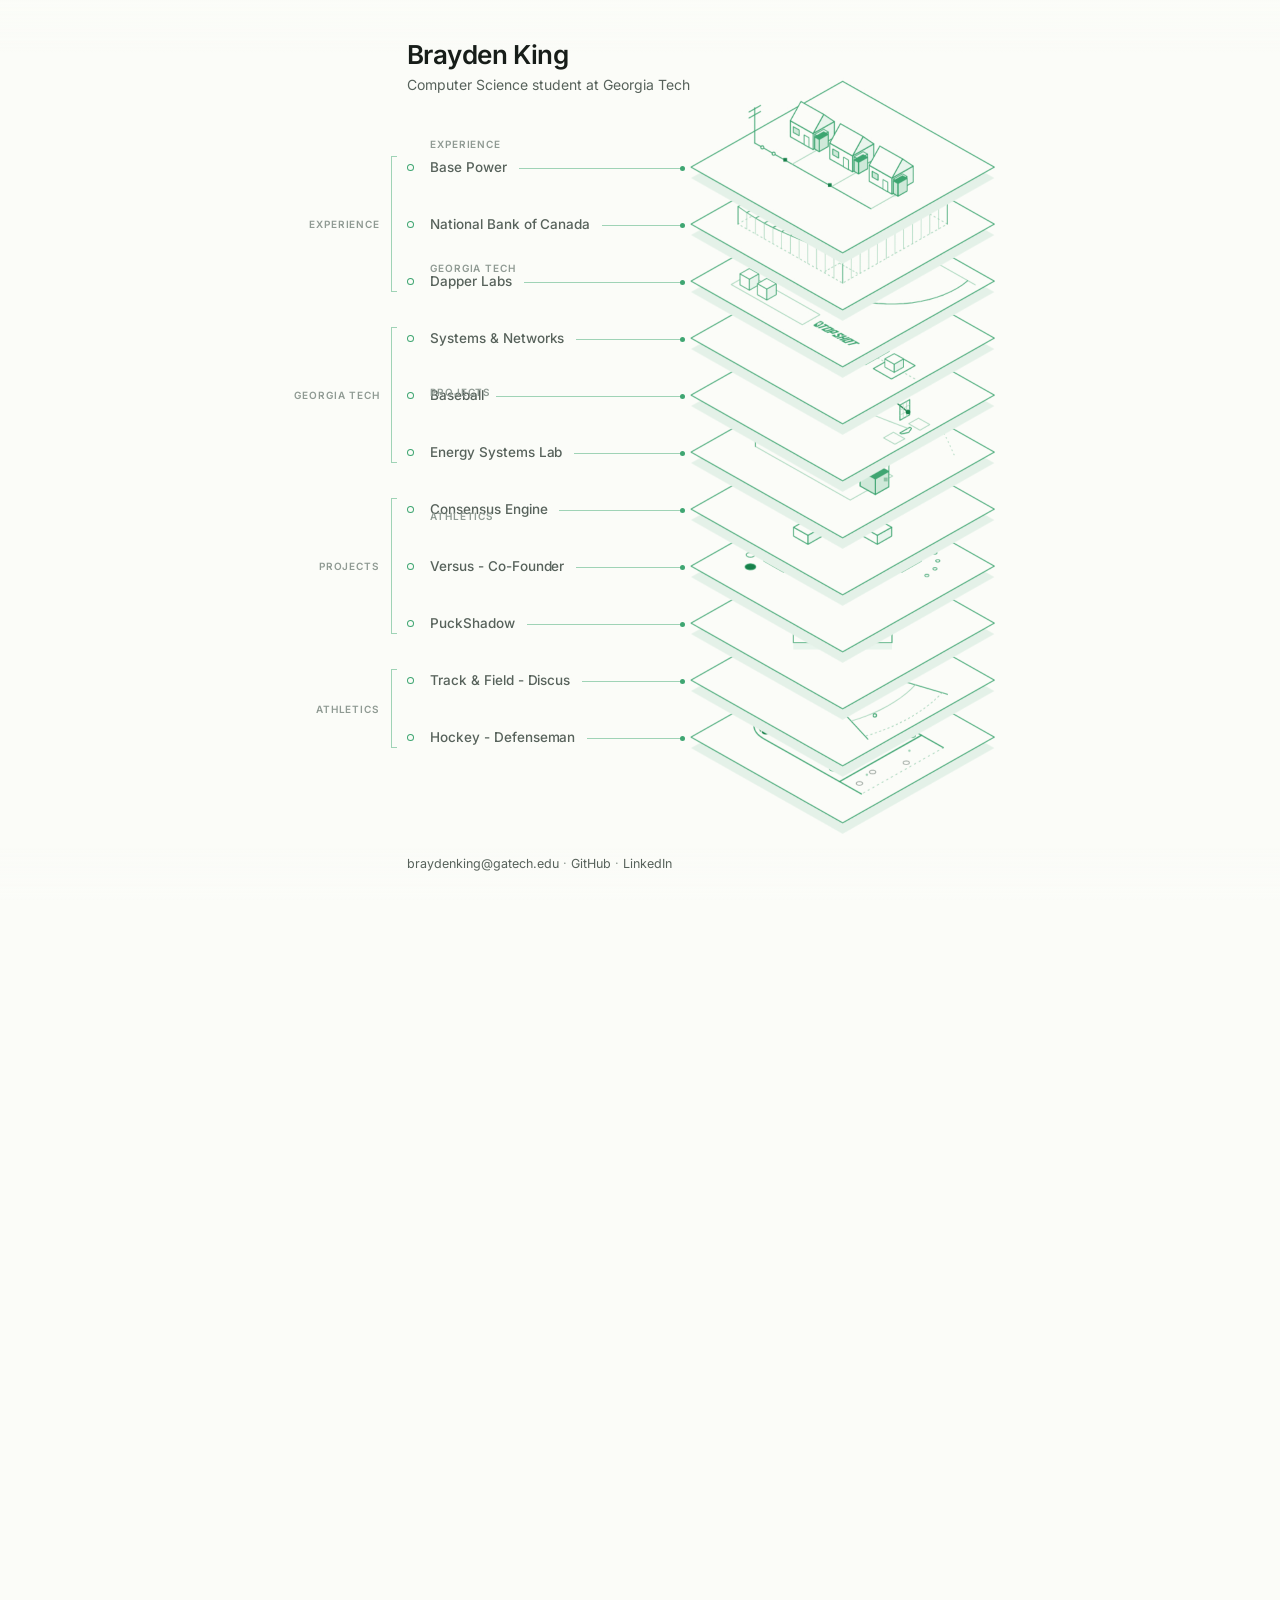
==== commit 0dbcb02c: "Pinned contact footer to bottom of screen on mobile" ====
--- a/index.html
+++ b/index.html
@@ -354,14 +354,12 @@
       }
 
       .js .tagline,
-      .js nav,
-      .js .contact {
+      .js nav {
         opacity: var(--index, 1);
         will-change: opacity;
       }
 
-      .js .rail.open nav,
-      .js .rail.open .contact {
+      .js .rail.open nav {
         visibility: hidden;
       }
 
@@ -453,9 +451,14 @@
       }
 
       .js .contact {
-        flex-shrink: 0;
-        margin-top: auto;
-        padding: 0;
+        position: absolute;
+        left: calc(-1 * max(var(--pad), env(safe-area-inset-left, 0px)));
+        right: calc(-1 * max(var(--pad), env(safe-area-inset-right, 0px)));
+        bottom: 0;
+        bottom: calc(100svh - 100dvh);
+        padding: 0.6rem max(var(--pad), env(safe-area-inset-right, 0px)) max(1rem, env(safe-area-inset-bottom, 0px)) max(var(--pad), env(safe-area-inset-left, 0px));
+        background: var(--paper);
+        box-shadow: 0 -6px 10px 4px var(--paper);
       }
 
       .js .contact-line {
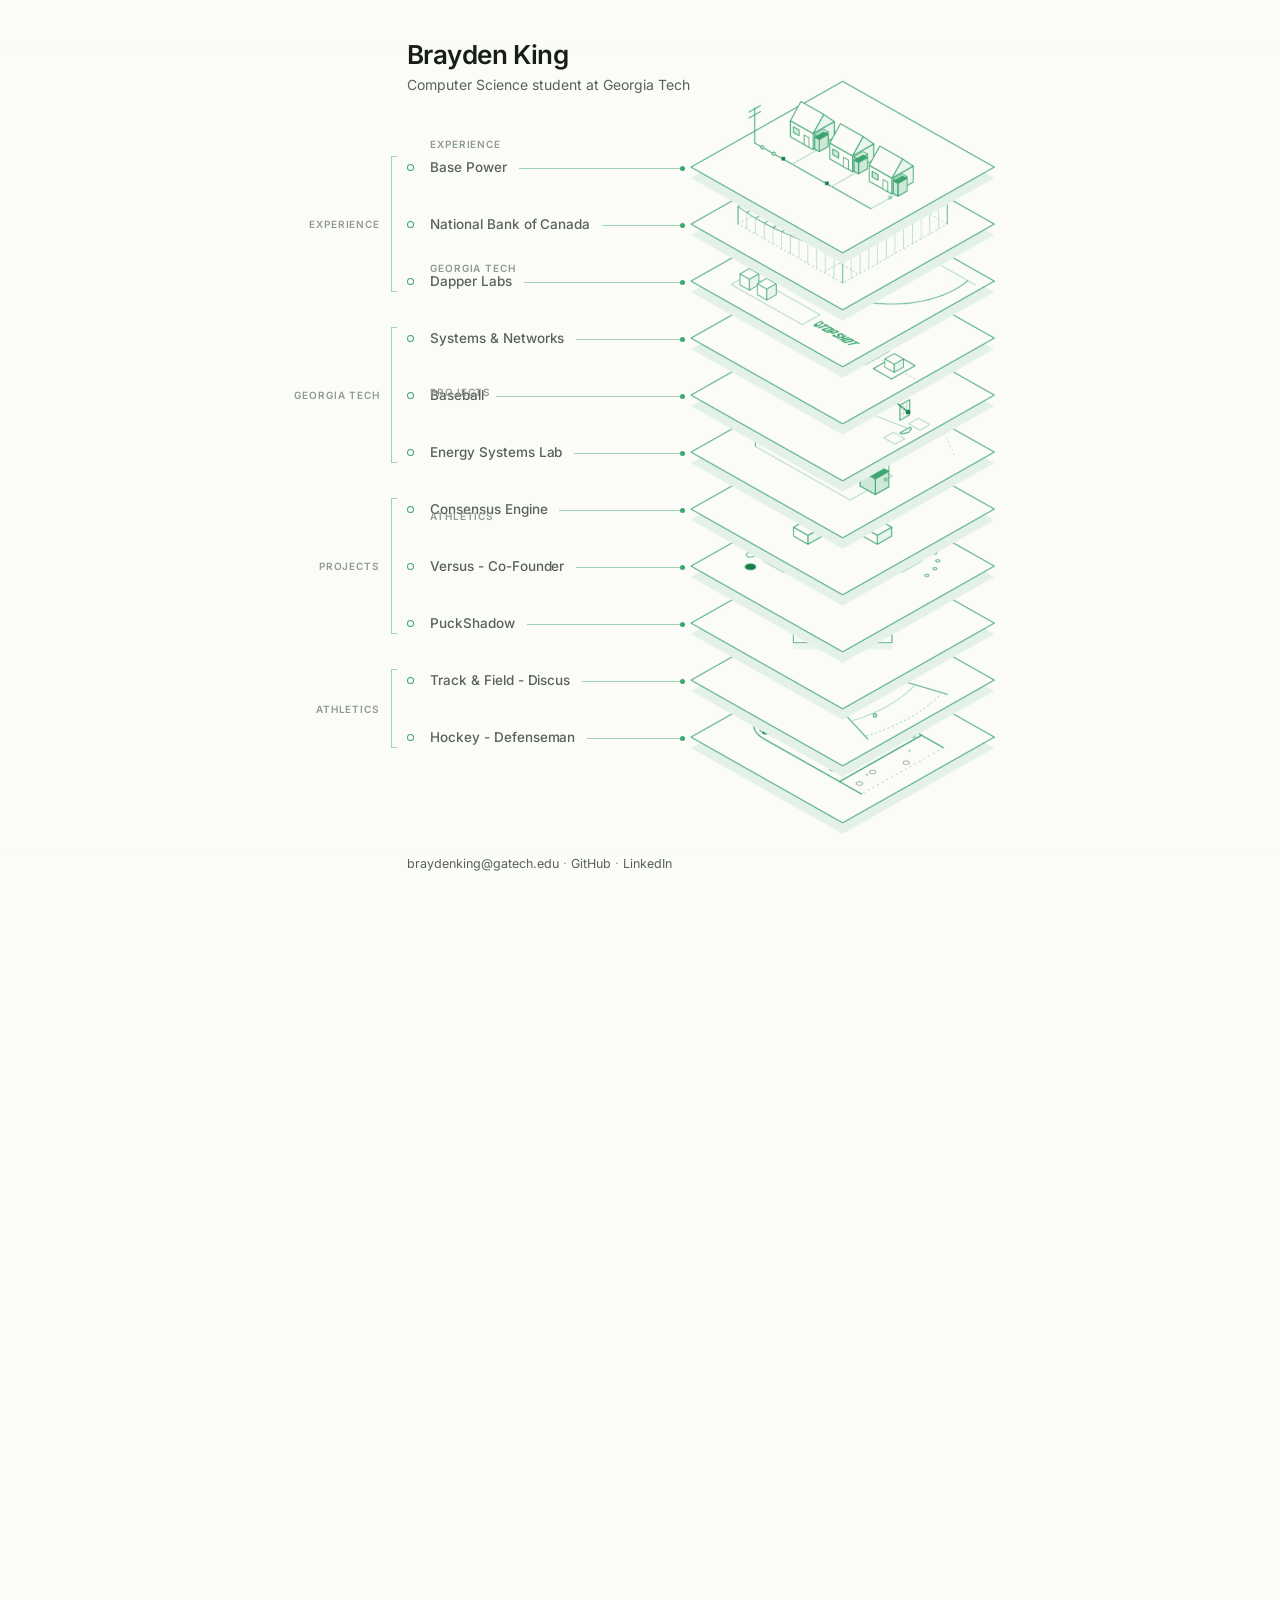
==== commit 890b1997: "Fixed tower outline being offset from tiles on page load" ====
--- a/index.html
+++ b/index.html
@@ -67,6 +67,10 @@
       -webkit-font-smoothing: antialiased;
       -moz-osx-font-smoothing: grayscale;
       -webkit-text-size-adjust: 100%;
+    }
+
+    html.js {
+      overflow-y: scroll;
     }
 
     body {
@@ -1260,7 +1264,7 @@
         land(G);
         sketch(G);
       }
-      window.__stack = { measure, settle, items, heads };
+      window.__stack = { measure, settle, sketch, items, heads };
     })();
   </script>
 
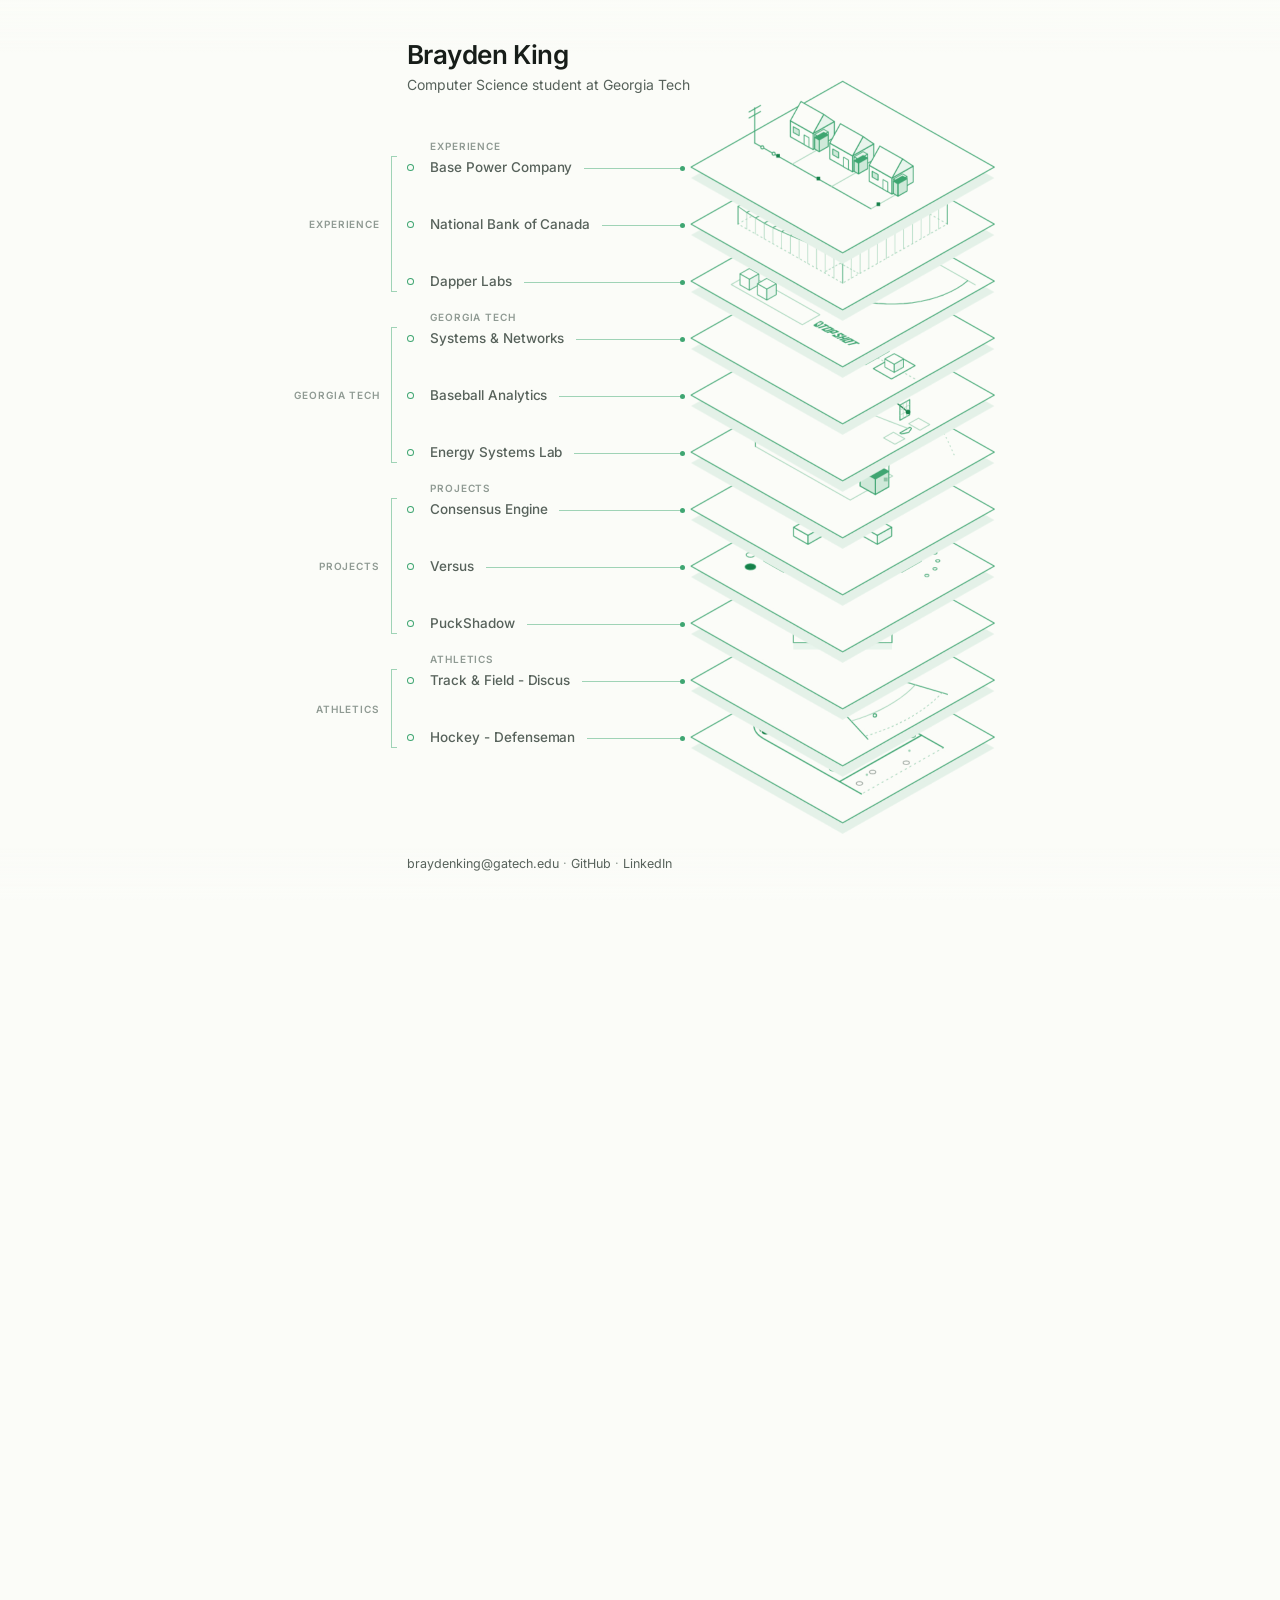
==== commit 43290e9e: "Updated entry titles and descriptions" ====
--- a/index.html
+++ b/index.html
@@ -963,18 +963,18 @@
             <h2>Experience</h2>
             <ol>
               <li data-plate="base-power" id="base-power">
-                <a class="item" href="#base-power"><span class="ttl">Base Power</span></a>
-                <p class="desc">Cloud software and financial services platforms at super cool energy startup</p>
+                <a class="item" href="#base-power"><span class="ttl">Base Power Company</span></a>
+                <p class="desc">Developed cloud software and financial services platforms at energy startup</p>
                 <a class="out" href="https://www.basepowercompany.com/" target="_blank" rel="noopener noreferrer">basepowercompany.com</a>
               </li>
               <li data-plate="national-bank" id="national-bank">
                 <a class="item" href="#national-bank"><span class="ttl">National Bank of Canada</span></a>
-                <p class="desc">Software for derivatives pricing on Quantitative Research and Development team</p>
+                <p class="desc">Worked on software for derivatives pricing on Quantitative Research and Development team</p>
                 <a class="out" href="https://marchesdescapitaux.bnc.ca/" target="_blank" rel="noopener noreferrer">bnc.ca</a>
               </li>
               <li data-plate="dapper-labs" id="dapper-labs">
                 <a class="item" href="#dapper-labs"><span class="ttl">Dapper Labs</span></a>
-                <p class="desc">Community and wallets for blockchain</p>
+                <p class="desc">Helped build software for community and wallets at blockchain startup behind NBA Top Shot and other viral platforms</p>
                 <a class="out" href="https://www.dapperlabs.com/" target="_blank" rel="noopener noreferrer">dapperlabs.com</a>
               </li>
             </ol>
@@ -985,16 +985,16 @@
             <ol>
               <li data-plate="systems" id="systems">
                 <a class="item" href="#systems"><span class="ttl">Systems &amp; Networks</span></a>
-                <p class="desc">Teaching assistant. Helping 400+ students see what the machine is actually doing</p>
+                <p class="desc">Teaching assistant for CS 2200. Helping 400+ students understand systems concepts like caching, pipelining, parallelism, and virtual memory</p>
               </li>
               <li data-plate="baseball" id="baseball">
-                <a class="item" href="#baseball"><span class="ttl">Baseball</span></a>
-                <p class="desc">Pitch physics and fielder alignment software for the baseball team</p>
+                <a class="item" href="#baseball"><span class="ttl">Baseball Analytics</span></a>
+                <p class="desc">Work directly with baseball coaches on research efforts and fielder alignment software for the defending ACC champions</p>
                 <a class="out" href="https://ramblinwreck.com/sports/m-basebl/" target="_blank" rel="noopener noreferrer">ramblinwreck.com</a>
               </li>
               <li data-plate="energy" id="energy">
                 <a class="item" href="#energy"><span class="ttl">Energy Systems Lab</span></a>
-                <p class="desc">Research on getting more out of solar and storage</p>
+                <p class="desc">Research on optimizing energy systems through scheduling algorithms and solar/storage placement</p>
               </li>
             </ol>
           </section>
@@ -1004,15 +1004,15 @@
             <ol>
               <li data-plate="consensus" id="consensus">
                 <a class="item" href="#consensus"><span class="ttl">Consensus Engine</span></a>
-                <p class="desc">Raft in Go, from scratch. Then 10,000+ runs of crashes, partitions, and reordered messages trying to break it</p>
+                <p class="desc">Built Raft in Go to better understand distributed systems. Created a chaos harness to test and verify linearizability</p>
               </li>
               <li data-plate="versus" id="versus">
-                <a class="item" href="#versus"><span class="ttl">Versus - Co-Founder</span></a>
-                <p class="desc">Democratized auction protocol. Had so much fun watching these auctions. $1.3M+ in volume across 2,300+ live bids</p>
+                <a class="item" href="#versus"><span class="ttl">Versus</span></a>
+                <p class="desc">Co-founder of democratized auction protocol scaled 0 -> 1. Achieved $1.3M+ in volume across 2,300+ live bids. Received $200K in funding</p>
               </li>
               <li data-plate="puckshadow" id="puckshadow">
                 <a class="item" href="#puckshadow"><span class="ttl">PuckShadow</span></a>
-                <p class="desc">Daily NHL silhouette guessing game. Name the player from their shadow</p>
+                <p class="desc">Fun daily NHL silhouette guessing game I built to play with friends. Designed automated pipeline for clip generation</p>
                 <a class="out" href="https://puckshadow.com/" target="_blank" rel="noopener noreferrer">puckshadow.com</a>
               </li>
             </ol>
@@ -1023,11 +1023,11 @@
             <ol>
               <li data-plate="discus" id="discus">
                 <a class="item" href="#discus"><span class="ttl">Track &amp; Field - Discus</span></a>
-                <p class="desc">Threw so many discs. Medalist at Canadian U20 Nationals &amp; Olympic Trials, #1 1.6kg in Canada 2024 (53.89m)</p>
+                <p class="desc">Discus thrower. Medalist at Canadian U20 Nationals &amp; Olympic Trials, the #1-ranked 1.6kg thrower in Canada in 2024 (53.89m)</p>
               </li>
               <li data-plate="hockey" id="hockey">
                 <a class="item" href="#hockey"><span class="ttl">Hockey - Defenseman</span></a>
-                <p class="desc">Most likely to rim the puck with minimal pressure award. Georgia Tech ACHA</p>
+                <p class="desc">Georgia Tech ACHA defenseman. Recipient of the "Most Likely to Rim the Puck Without Pressure Award" (I take autograph requests by email)</p>
               </li>
             </ol>
           </section>
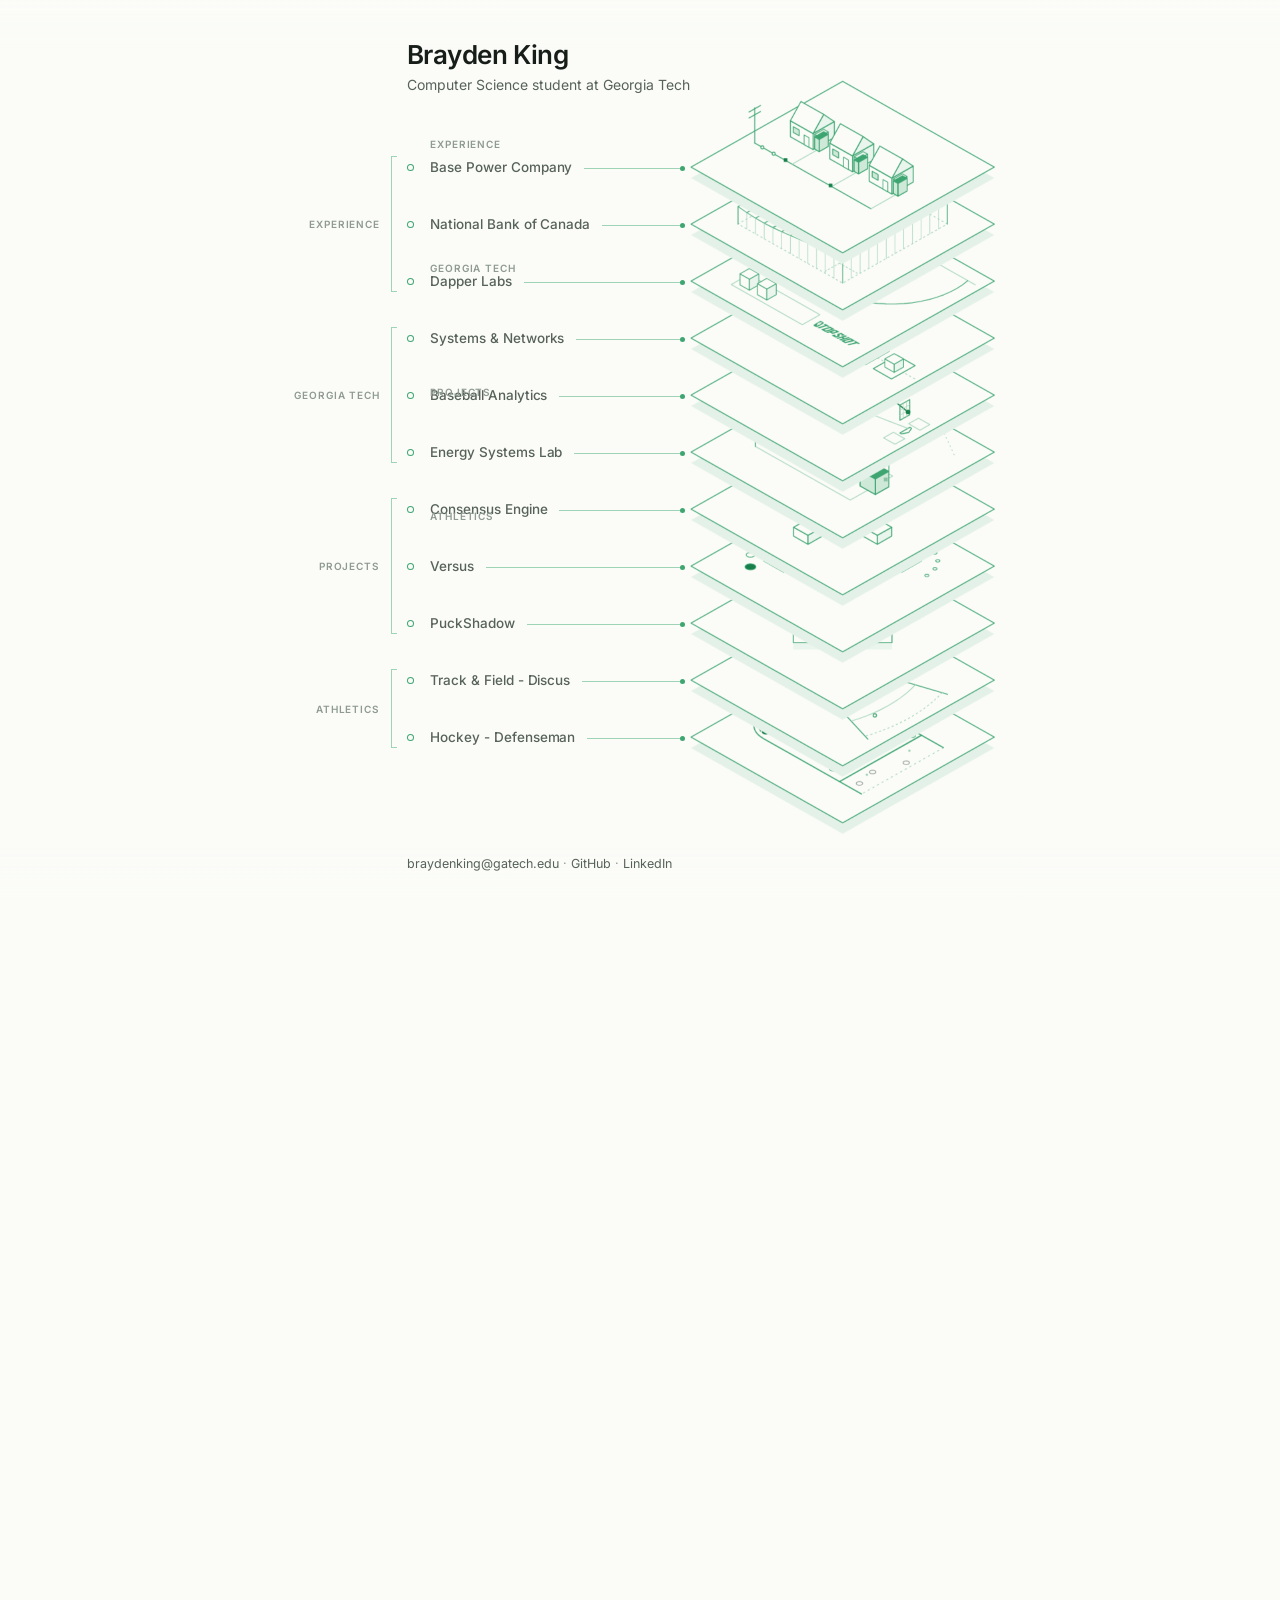
==== commit 6e49564c: "Wording change" ====
--- a/index.html
+++ b/index.html
@@ -1027,7 +1027,7 @@
               </li>
               <li data-plate="hockey" id="hockey">
                 <a class="item" href="#hockey"><span class="ttl">Hockey - Defenseman</span></a>
-                <p class="desc">Georgia Tech ACHA defenseman. Recipient of the "Most Likely to Rim the Puck Without Pressure Award" (I take autograph requests by email)</p>
+                <p class="desc">Georgia Tech ACHA defenseman. Recipient of the "Most Likely to Rim the Puck Without Pressure Award"</p>
               </li>
             </ol>
           </section>
